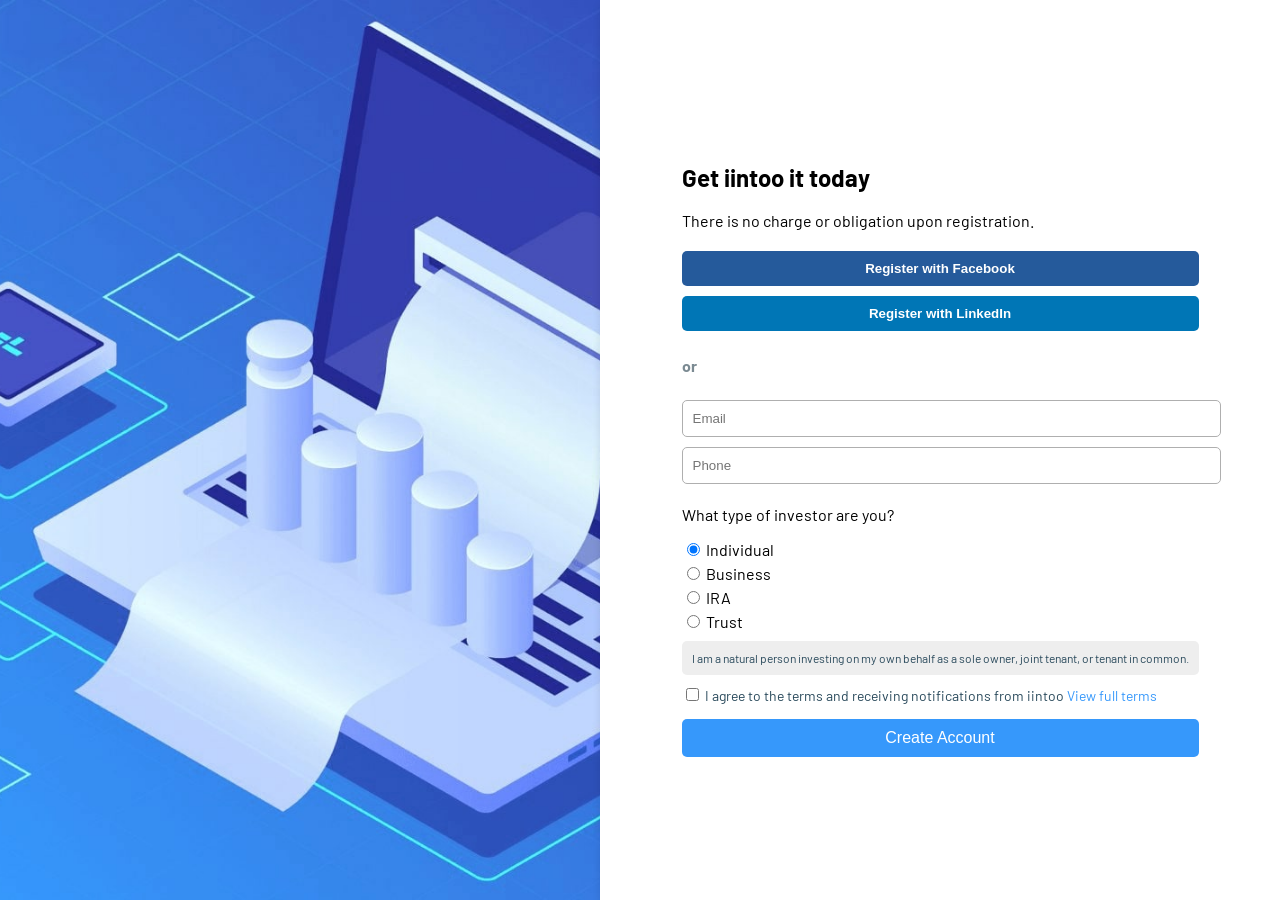
==== git-course/Index.html @ 120aa369 "file structure change" ====
<!DOCTYPE html>
<html lang="en">
<head>
    <meta charset="UTF-8">
    <meta name="viewport" content="width=device-width, initial-scale=1.0">
    <title>Registration Form</title>
    <link rel="stylesheet" href="styles.css">
    <link href="https://fonts.googleapis.com/css2?family=Barlow:wght@300;400;600&display=swap" rel="stylesheet">
</head>
<body>
    <div class="banner-container">
        <div class="banner"></div>
        <div class="container">
            <div class="form-wrapper">
                <h2>Get iintoo it today</h2>
                <p>There is no charge or obligation upon registration.</p>
                <div class="social-buttons">
                    <button class="facebook">Register with Facebook</button>
                    <button class="linkedin">Register with LinkedIn</button>
                </div>
                <div class="divider">or</div>
                <form>
                    <div class="input-group">
                        <input type="email" placeholder="Email" required>
                        <input type="text" placeholder="Phone">
                    </div>
                    <p>What type of investor are you?</p>
                    <div class="radio-group">
                        <label><input type="radio" name="investor" checked> Individual</label>
                        <label><input type="radio" name="investor"> Business</label>
                        <label><input type="radio" name="investor"> IRA</label>
                        <label><input type="radio" name="investor"> Trust</label>
                    </div>
                    <div class="tooltip">I am a natural person investing on my own behalf as a sole owner, joint tenant, or tenant in common.</div>
                    <div class="checkbox-group">
                        <input type="checkbox" id="terms">
                        <label for="terms">I agree to the terms and receiving notifications from iintoo <a href="#">View full terms</a></label>
                    </div>
                    <button class="submit">Create Account</button>
                </form>
            </div>
        </div>
    </div>
</body>

</html>
---- git-course/styles.css ----
body {
    height: 100%;
    margin: 0;
    font-family: 'Barlow', sans-serif;
    background-color: #EFF6FF;
    display: flex;
    justify-content: center;
    align-items: center;
}

.banner-container {
    display: flex;
    /*.banner-container stretch on full screen*/
    width: 100vw;
    height: 100vh;
    /*height: 500px;*/
    background: white;
    /*border-radius: 8px;
    overflow: hidden;
    box-shadow: 0 4px 8px rgba(0, 0, 0, 0.1);*/
}

.banner {
    /* flex 1 - banner and container equal space*/
    flex: 1;
    width: 50%;
    /*height: 100%;
    height:auto;8*/
    background: url('img/bg.jpg') no-repeat center center;
    background-size: cover;
}

.container {
    /* flex 1 - banner and container equal space*/
    flex: 1;
    padding: 40px;
    /*display: flex; flex-direction: column; justify-content: center; - the register form on the center*/
    display: flex;
    flex-direction: column;
    justify-content: center;
    align-items: center;
    background: white;
    box-shadow: 0 4px 8px rgba(0, 0, 0, 0.1);
    /*text-align: center;
    padding: 40px;
    border-radius: 8px;
    width: 400px;
    width: 50%;
    padding: 40px;*/
}

.social-buttons button {
    width: 100%;
    padding: 10px;
    border: none;
    border-radius: 5px;
    color: white;
    font-weight: bold;
    cursor: pointer;
    margin: 5px 0;
}

.facebook {
    background-color: #255A9B;
}

.linkedin {
    background-color: #0076B6;
}

.divider {
    margin: 20px 0;
    font-weight: bold;
    color: #7B8A92;
}

.input-group input {
    width: 100%;
    padding: 10px;
    margin: 5px 0;
    border: 1px solid #AFAFAF;
    border-radius: 5px;
}

.radio-group {
    text-align: left;
}

.radio-group label {
    display: block;
    margin: 5px 0;
}

.tooltip {
    background: #EEEEEE;
    padding: 10px;
    border-radius: 5px;
    margin: 10px 0;
    color: #2A4A5C;
    font-size: 12px;
}

.checkbox-group {
    text-align: left;
    font-size: 14px;
    color: #2A4A5C;
}

.checkbox-group a {
    color: #3698FB;
    text-decoration: none;
}

.submit {
    width: 100%;
    padding: 10px;
    background-color: #3698FB;
    color: white;
    border: none;
    border-radius: 5px;
    font-size: 16px;
    cursor: pointer;
    margin-top: 15px;
}
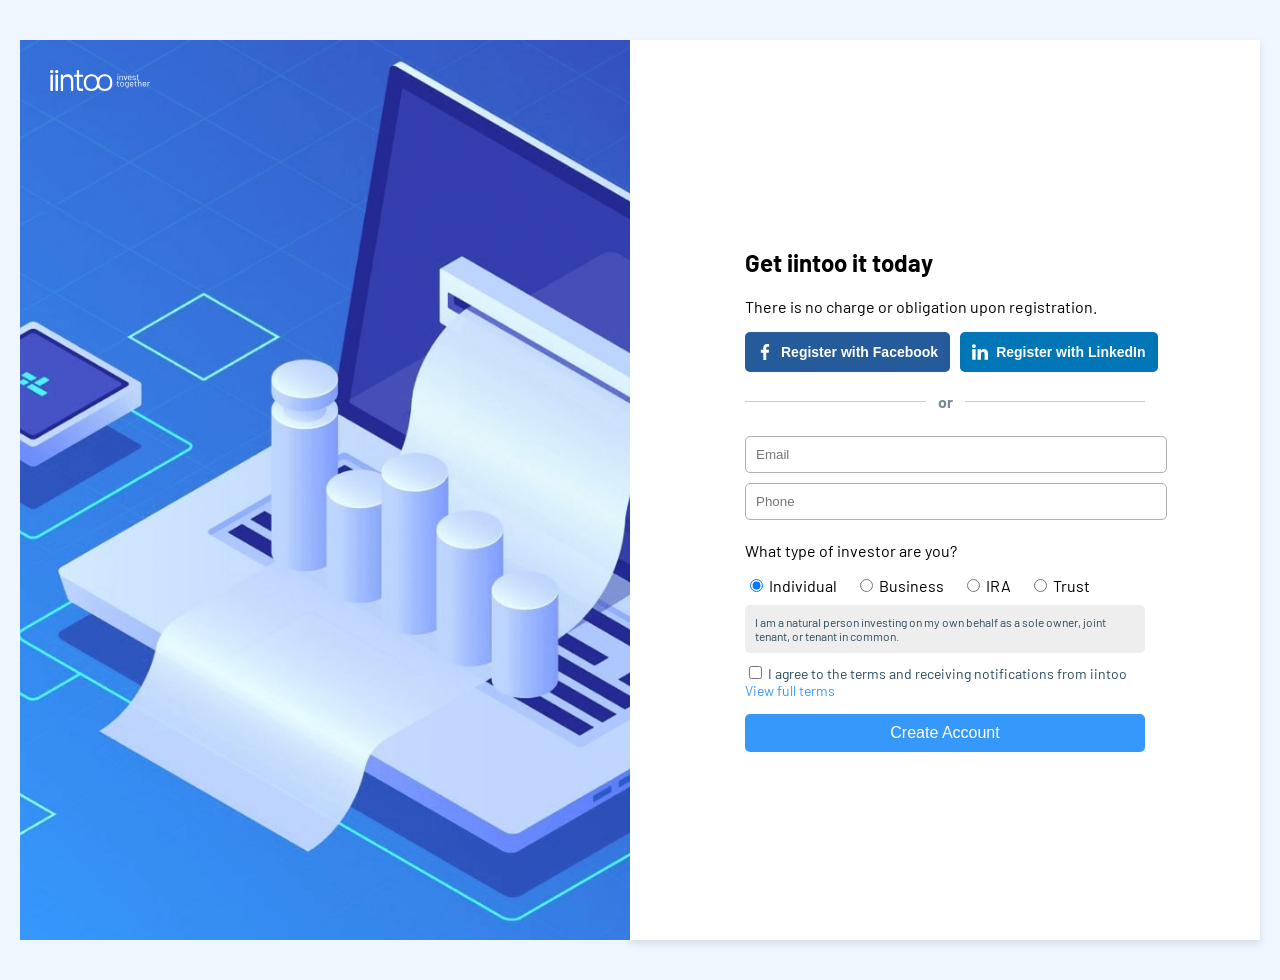
==== commit 91c5a5b6: "index.html and styles.css updated" ====
--- a/git-course/Index.html
+++ b/git-course/Index.html
@@ -1,5 +1,6 @@
 <!DOCTYPE html>
 <html lang="en">
+
 <head>
     <meta charset="UTF-8">
     <meta name="viewport" content="width=device-width, initial-scale=1.0">
@@ -7,18 +8,29 @@
     <link rel="stylesheet" href="styles.css">
     <link href="https://fonts.googleapis.com/css2?family=Barlow:wght@300;400;600&display=swap" rel="stylesheet">
 </head>
+
 <body>
     <div class="banner-container">
-        <div class="banner"></div>
+        <div class="banner">
+            <img src="img/logo.svg" alt="Logo" class="logo">
+        </div>
         <div class="container">
             <div class="form-wrapper">
                 <h2>Get iintoo it today</h2>
                 <p>There is no charge or obligation upon registration.</p>
-                <div class="social-buttons">
-                    <button class="facebook">Register with Facebook</button>
-                    <button class="linkedin">Register with LinkedIn</button>
+                <div class="social-buttons-horizontal">
+                    <button class="facebook">
+                        <img src="img/facebook.svg" alt="Facebook">
+                        Register with Facebook
+                    </button>
+                    <button class="linkedin">
+                        <img src="img/linkedin.svg" alt="LinkedIn">
+                        Register with LinkedIn
+                    </button>
                 </div>
-                <div class="divider">or</div>
+                <div class="divider">
+                    <span>or</span>
+                </div>
                 <form>
                     <div class="input-group">
                         <input type="email" placeholder="Email" required>
@@ -26,15 +38,17 @@
                     </div>
                     <p>What type of investor are you?</p>
                     <div class="radio-group">
-                        <label><input type="radio" name="investor" checked> Individual</label>
-                        <label><input type="radio" name="investor"> Business</label>
-                        <label><input type="radio" name="investor"> IRA</label>
-                        <label><input type="radio" name="investor"> Trust</label>
+                        <label><input type="radio" name="Individual" checked> Individual</label>
+                        <label><input type="radio" name="Business"> Business</label>
+                        <label><input type="radio" name="IRA"> IRA</label>
+                        <label><input type="radio" name="Trust"> Trust</label>
                     </div>
-                    <div class="tooltip">I am a natural person investing on my own behalf as a sole owner, joint tenant, or tenant in common.</div>
+                    <div class="tooltip">I am a natural person investing on my own behalf as a sole owner, joint tenant,
+                        or tenant in common.</div>
                     <div class="checkbox-group">
                         <input type="checkbox" id="terms">
-                        <label for="terms">I agree to the terms and receiving notifications from iintoo <a href="#">View full terms</a></label>
+                        <label for="terms">I agree to the terms and receiving notifications from iintoo <a href="#">View
+                                full terms</a></label>
                     </div>
                     <button class="submit">Create Account</button>
                 </form>
@@ -43,4 +57,4 @@
     </div>
 </body>
 
-</html>
+</html>
--- a/git-course/styles.css
+++ b/git-course/styles.css
@@ -1,6 +1,6 @@
 body {
     height: 100%;
-    margin: 0;
+    margin: 40px 20px;
     font-family: 'Barlow', sans-serif;
     background-color: #EFF6FF;
     display: flex;
@@ -26,9 +26,22 @@
     width: 50%;
     /*height: 100%;
     height:auto;8*/
+    position:relative;
     background: url('img/bg.jpg') no-repeat center center;
     background-size: cover;
+    overflow: hidden;
+    padding: 30px;
 }
+
+.banner .logo {
+    position: absolute;
+    top: 30px;
+    left: 30px;
+    width: 100px;
+    height: auto;
+    /*logo over banner*/
+    z-index: 2;
+  }
 
 .container {
     /* flex 1 - banner and container equal space*/
@@ -49,16 +62,43 @@
     padding: 40px;*/
 }
 
-.social-buttons button {
+.form-wrapper {
     width: 100%;
-    padding: 10px;
+    max-width: 400px;
+  }
+  
+  .social-buttons-horizontal {
+    display: flex;
+    gap: 10px;
+    margin-bottom: 20px;
+  }
+
+.social-buttons-horizontal button {
+    /*width: 100%;*/
+    flex: 1;
+    display: flex;
+    align-items: center;
+    justify-content: center;
+    padding: 12px;
     border: none;
     border-radius: 5px;
     color: white;
-    font-weight: bold;
+    font-weight: 700;
+    font-size: 14px;
     cursor: pointer;
-    margin: 5px 0;
+    white-space: nowrap;
+    /*space between icon and text*/
+    gap: 8px;
+   /* margin: 5px 0;*/
 }
+
+.social-buttons-horizontal button img {
+    width: 16px;
+    height: 16px;
+    object-fit: contain;
+    display: inline-block;
+    flex-shrink: 0;
+  }
 
 .facebook {
     background-color: #255A9B;
@@ -69,9 +109,27 @@
 }
 
 .divider {
+    display: flex;
+    align-items: center;
+    text-align: center;
     margin: 20px 0;
     font-weight: bold;
     color: #7B8A92;
+    font-weight: bold;
+}
+
+.divider::before,
+.divider::after {
+  content: '';
+  flex: 1;
+  border-bottom: 1px solid #ccc;
+}
+
+.divider:not(:empty)::before {
+  margin-right: .75em;
+}
+.divider:not(:empty)::after {
+  margin-left: .75em;
 }
 
 .input-group input {
@@ -87,8 +145,8 @@
 }
 
 .radio-group label {
-    display: block;
-    margin: 5px 0;
+    display: inline-block;
+    margin-right: 15px;
 }
 
 .tooltip {
